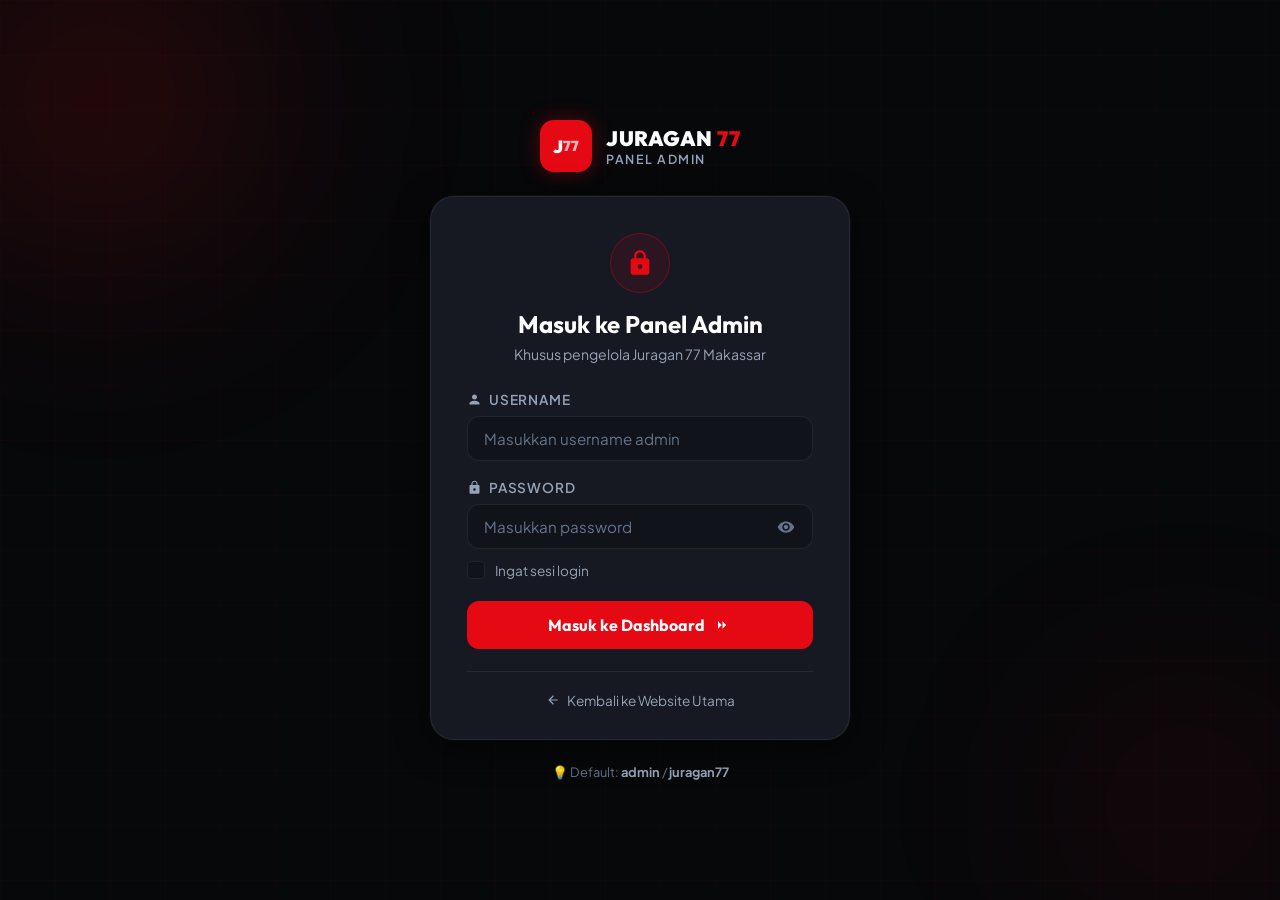
==== admin/index.html @ 9f9f911d "Add files via upload" ====
<!DOCTYPE html>
<html lang="id">
<head>
  <meta charset="UTF-8">
  <meta name="viewport" content="width=device-width, initial-scale=1.0">
  <title>Admin Login — Juragan 77 Makassar</title>
  <meta name="robots" content="noindex, nofollow">
  <link rel="stylesheet" href="css/admin.css">
  <link rel="icon" type="image/svg+xml" href="data:image/svg+xml,<svg xmlns='http://www.w3.org/2000/svg' viewBox='0 0 100 100'><rect width='100' height='100' rx='20' fill='%230b0c10'/><path d='M20 75 L45 25 L80 25 L55 75 Z' fill='%23e50914'/><text x='50' y='68' font-family='sans-serif' font-weight='900' font-size='38' fill='%23ffffff' text-anchor='middle'>77</text></svg>">
</head>
<body class="login-body">

  <!-- Background orbs -->
  <div class="orb orb-1"></div>
  <div class="orb orb-2"></div>
  <div class="grid-bg"></div>

  <div class="login-wrapper">
    <!-- Logo -->
    <div class="login-logo">
      <div class="logo-emblem">J<span>77</span></div>
      <div class="logo-text">
        <div class="logo-title">JURAGAN <span>77</span></div>
        <div class="logo-sub">Panel Admin</div>
      </div>
    </div>

    <!-- Login Card -->
    <div class="login-card">
      <div class="login-card-header">
        <div class="lock-icon">
          <svg width="28" height="28" viewBox="0 0 24 24" fill="currentColor">
            <path d="M18 8h-1V6c0-2.76-2.24-5-5-5S7 3.24 7 6v2H6c-1.1 0-2 .9-2 2v10c0 1.1.9 2 2 2h12c1.1 0 2-.9 2-2V10c0-1.1-.9-2-2-2zm-6 9c-1.1 0-2-.9-2-2s.9-2 2-2 2 .9 2 2-.9 2-2 2zm3.1-9H8.9V6c0-1.71 1.39-3.1 3.1-3.1 1.71 0 3.1 1.39 3.1 3.1v2z"/>
          </svg>
        </div>
        <h1 class="login-title">Masuk ke Panel Admin</h1>
        <p class="login-subtitle">Khusus pengelola Juragan 77 Makassar</p>
      </div>

      <!-- Error Message -->
      <div class="alert-error" id="login-error" style="display:none;">
        <svg width="16" height="16" viewBox="0 0 24 24" fill="currentColor"><path d="M12 2C6.48 2 2 6.48 2 12s4.48 10 10 10 10-4.48 10-10S17.52 2 12 2zm1 15h-2v-2h2v2zm0-4h-2V7h2v6z"/></svg>
        <span id="error-text">Username atau password salah.</span>
      </div>

      <form class="login-form" id="login-form" autocomplete="off">
        <div class="form-group">
          <label class="form-label" for="admin-user">
            <svg width="15" height="15" viewBox="0 0 24 24" fill="currentColor"><path d="M12 12c2.21 0 4-1.79 4-4s-1.79-4-4-4-4 1.79-4 4 1.79 4 4 4zm0 2c-2.67 0-8 1.34-8 4v2h16v-2c0-2.66-5.33-4-8-4z"/></svg>
            Username
          </label>
          <input type="text" id="admin-user" class="form-input" placeholder="Masukkan username admin" required autocomplete="off">
        </div>

        <div class="form-group">
          <label class="form-label" for="admin-pass">
            <svg width="15" height="15" viewBox="0 0 24 24" fill="currentColor"><path d="M18 8h-1V6c0-2.76-2.24-5-5-5S7 3.24 7 6v2H6c-1.1 0-2 .9-2 2v10c0 1.1.9 2 2 2h12c1.1 0 2-.9 2-2V10c0-1.1-.9-2-2-2zm-6 9c-1.1 0-2-.9-2-2s.9-2 2-2 2 .9 2 2-.9 2-2 2zm3.1-9H8.9V6c0-1.71 1.39-3.1 3.1-3.1 1.71 0 3.1 1.39 3.1 3.1v2z"/></svg>
            Password
          </label>
          <div class="input-wrap">
            <input type="password" id="admin-pass" class="form-input" placeholder="Masukkan password" required>
            <button type="button" class="toggle-pass" id="toggle-pass" aria-label="Tampilkan password">
              <svg width="18" height="18" viewBox="0 0 24 24" fill="currentColor" id="eye-icon"><path d="M12 4.5C7 4.5 2.73 7.61 1 12c1.73 4.39 6 7.5 11 7.5s9.27-3.11 11-7.5c-1.73-4.39-6-7.5-11-7.5zM12 17c-2.76 0-5-2.24-5-5s2.24-5 5-5 5 2.24 5 5-2.24 5-5 5zm0-8c-1.66 0-3 1.34-3 3s1.34 3 3 3 3-1.34 3-3-1.34-3-3-3z"/></svg>
            </button>
          </div>
        </div>

        <div class="form-remember">
          <label class="checkbox-label">
            <input type="checkbox" id="remember-me">
            <span class="checkmark"></span>
            Ingat sesi login
          </label>
        </div>

        <button type="submit" class="btn-login" id="btn-login">
          <span class="btn-text">Masuk ke Dashboard</span>
          <svg width="18" height="18" viewBox="0 0 24 24" fill="currentColor"><path d="M10 17l5-5-5-5v10zm-6 0l5-5-5-5v10z"/></svg>
          <div class="btn-loader" id="btn-loader" style="display:none;"></div>
        </button>
      </form>

      <div class="login-footer">
        <a href="../index.html" class="back-to-site">
          <svg width="14" height="14" viewBox="0 0 24 24" fill="currentColor"><path d="M20 11H7.83l5.59-5.59L12 4l-8 8 8 8 1.41-1.41L7.83 13H20v-2z"/></svg>
          Kembali ke Website Utama
        </a>
      </div>
    </div>

    <p class="login-hint">💡 Default: <strong>admin</strong> / <strong>juragan77</strong></p>
  </div>

  <script src="js/auth.js"></script>
</body>
</html>
---- admin/css/admin.css ----
/* ==========================================================================
   JURAGAN 77 — ADMIN PANEL STYLESHEET
   Premium Dark Red Theme
   ========================================================================== */

@import url('https://fonts.googleapis.com/css2?family=Outfit:wght@300;400;500;600;700;800;900&family=Plus+Jakarta+Sans:wght@400;500;600;700&display=swap');

:root {
  --bg-darkest: #07080a;
  --bg-main: #0b0c10;
  --bg-surface: #11131a;
  --bg-card: #161822;
  --bg-card-hover: #1e202d;
  --bg-sidebar: #0e0f15;
  --bg-glass: rgba(18, 20, 29, 0.92);

  --red: #e50914;
  --red-hover: #ff2a3b;
  --red-dark: #b8050e;
  --red-glow: rgba(229, 9, 20, 0.35);
  --red-subtle: rgba(229, 9, 20, 0.1);

  --gold: #fbbf24;
  --green: #10b981;
  --green-subtle: rgba(16, 185, 129, 0.12);
  --blue: #3b82f6;
  --blue-subtle: rgba(59, 130, 246, 0.12);

  --text-white: #ffffff;
  --text-main: #f1f5f9;
  --text-muted: #94a3b8;
  --text-dim: #64748b;

  --border: rgba(255, 255, 255, 0.07);
  --border-red: rgba(229, 9, 20, 0.3);
  --shadow-card: 0 8px 32px rgba(0, 0, 0, 0.6);

  --radius-sm: 8px;
  --radius-md: 12px;
  --radius-lg: 18px;
  --radius-xl: 24px;
  --radius-full: 9999px;
  --transition: all 0.3s cubic-bezier(0.16, 1, 0.3, 1);

  --sidebar-w: 260px;
  --topbar-h: 64px;
}

*, *::before, *::after { margin: 0; padding: 0; box-sizing: border-box; }

html { font-size: 16px; color-scheme: dark; scroll-behavior: smooth; }

body {
  font-family: 'Plus Jakarta Sans', sans-serif;
  background: var(--bg-main);
  color: var(--text-main);
  min-height: 100vh;
  overflow-x: hidden;
}

h1,h2,h3,h4,h5,h6 { font-family: 'Outfit', sans-serif; color: var(--text-white); font-weight: 700; line-height: 1.25; }
a { text-decoration: none; color: inherit; transition: var(--transition); }
ul { list-style: none; }
img { max-width: 100%; height: auto; display: block; }
button, input, select, textarea { font-family: inherit; border: none; outline: none; }

/* ====== ANIMATED BACKGROUND ====== */
.login-body {
  display: flex;
  align-items: center;
  justify-content: center;
  min-height: 100vh;
  position: relative;
  overflow: hidden;
  background: #07080a;
}

.orb {
  position: fixed;
  border-radius: 50%;
  filter: blur(90px);
  pointer-events: none;
  z-index: 0;
  animation: orb-float 16s ease-in-out infinite;
}

.orb-1 {
  width: 500px; height: 500px;
  background: radial-gradient(circle, rgba(229,9,20,0.2) 0%, transparent 70%);
  top: -150px; left: -150px;
  animation-duration: 14s;
}

.orb-2 {
  width: 350px; height: 350px;
  background: radial-gradient(circle, rgba(180,5,14,0.15) 0%, transparent 70%);
  bottom: -80px; right: -80px;
  animation-delay: -7s; animation-duration: 18s;
}

@keyframes orb-float {
  0%   { transform: translate(0,0) scale(1); }
  33%  { transform: translate(25px,-35px) scale(1.08); }
  66%  { transform: translate(-20px,20px) scale(0.92); }
  100% { transform: translate(0,0) scale(1); }
}

.grid-bg {
  position: fixed;
  inset: 0;
  z-index: 0;
  background-image:
    linear-gradient(rgba(229,9,20,0.04) 1px, transparent 1px),
    linear-gradient(90deg, rgba(229,9,20,0.04) 1px, transparent 1px);
  background-size: 55px 55px;
  animation: grid-drift 22s linear infinite;
}

@keyframes grid-drift {
  0%   { background-position: 0px 0px, 0px 0px; }
  100% { background-position: 55px 55px, 55px 55px; }
}

/* ====== LOGIN PAGE ====== */
.login-wrapper {
  position: relative;
  z-index: 10;
  width: 100%;
  max-width: 460px;
  padding: 24px 20px;
  display: flex;
  flex-direction: column;
  align-items: center;
  gap: 24px;
}

.login-logo {
  display: flex;
  align-items: center;
  gap: 14px;
}

.logo-emblem {
  width: 52px; height: 52px;
  background: var(--red);
  border-radius: 14px;
  display: flex;
  align-items: center;
  justify-content: center;
  font-family: 'Outfit', sans-serif;
  font-weight: 900;
  font-size: 1.1rem;
  color: white;
  box-shadow: 0 0 20px var(--red-glow);
  flex-shrink: 0;
}

.logo-emblem span { color: rgba(255,255,255,0.7); font-size: 0.9rem; }

.logo-title {
  font-family: 'Outfit', sans-serif;
  font-weight: 900;
  font-size: 1.3rem;
  letter-spacing: 0.5px;
  color: white;
}

.logo-title span { color: var(--red); }
.logo-sub { font-size: 0.78rem; color: var(--text-muted); font-weight: 600; letter-spacing: 1.5px; text-transform: uppercase; }

.login-card {
  width: 100%;
  background: var(--bg-card);
  border: 1px solid var(--border);
  border-radius: var(--radius-xl);
  padding: 36px 36px 28px;
  box-shadow: var(--shadow-card), 0 0 0 1px rgba(255,255,255,0.03);
  backdrop-filter: blur(12px);
}

.login-card-header {
  text-align: center;
  margin-bottom: 28px;
}

.lock-icon {
  width: 60px; height: 60px;
  background: var(--red-subtle);
  border: 1px solid var(--border-red);
  border-radius: 50%;
  display: flex;
  align-items: center;
  justify-content: center;
  color: var(--red);
  margin: 0 auto 16px;
}

.login-title { font-size: 1.5rem; margin-bottom: 6px; }
.login-subtitle { color: var(--text-muted); font-size: 0.88rem; }

.alert-error {
  display: flex;
  align-items: center;
  gap: 10px;
  background: rgba(229, 9, 20, 0.12);
  border: 1px solid rgba(229, 9, 20, 0.35);
  color: #fca5a5;
  padding: 12px 16px;
  border-radius: var(--radius-md);
  font-size: 0.88rem;
  margin-bottom: 20px;
}

.login-form { display: flex; flex-direction: column; gap: 18px; }

.form-group { display: flex; flex-direction: column; gap: 8px; }

.form-label {
  display: flex;
  align-items: center;
  gap: 7px;
  font-size: 0.85rem;
  font-weight: 600;
  color: var(--text-muted);
  text-transform: uppercase;
  letter-spacing: 0.8px;
}

.form-input {
  width: 100%;
  background: var(--bg-surface);
  border: 1px solid var(--border);
  border-radius: var(--radius-md);
  padding: 12px 16px;
  color: var(--text-white);
  font-size: 0.95rem;
  transition: var(--transition);
}

.form-input:focus {
  border-color: var(--red);
  box-shadow: 0 0 0 3px rgba(229, 9, 20, 0.15);
}

.form-input::placeholder { color: var(--text-dim); }

.input-wrap { position: relative; }

.toggle-pass {
  position: absolute;
  right: 14px;
  top: 50%;
  transform: translateY(-50%);
  background: none;
  color: var(--text-dim);
  cursor: pointer;
  padding: 4px;
  transition: var(--transition);
  display: flex;
  align-items: center;
}

.toggle-pass:hover { color: var(--red); }

.input-wrap .form-input { padding-right: 46px; }

.form-remember { margin-top: -6px; }

.checkbox-label {
  display: flex;
  align-items: center;
  gap: 10px;
  cursor: pointer;
  font-size: 0.85rem;
  color: var(--text-muted);
}

.checkbox-label input { display: none; }

.checkmark {
  width: 18px; height: 18px;
  border: 1.5px solid var(--border);
  border-radius: 5px;
  flex-shrink: 0;
  display: flex;
  align-items: center;
  justify-content: center;
  transition: var(--transition);
  background: var(--bg-surface);
}

.checkbox-label input:checked ~ .checkmark {
  background: var(--red);
  border-color: var(--red);
}

.checkbox-label input:checked ~ .checkmark::after {
  content: '';
  width: 5px; height: 9px;
  border: 2px solid white;
  border-top: none;
  border-left: none;
  transform: rotate(45deg) translateY(-1px);
  display: block;
}

.btn-login {
  width: 100%;
  background: var(--red);
  color: white;
  font-family: 'Outfit', sans-serif;
  font-weight: 700;
  font-size: 1rem;
  padding: 14px 24px;
  border-radius: var(--radius-md);
  cursor: pointer;
  display: flex;
  align-items: center;
  justify-content: center;
  gap: 10px;
  transition: var(--transition);
  position: relative;
  overflow: hidden;
  margin-top: 4px;
}

.btn-login:hover { background: var(--red-hover); transform: translateY(-2px); box-shadow: 0 8px 24px rgba(229,9,20,0.45); }
.btn-login:active { transform: translateY(0); }

.btn-loader {
  width: 20px; height: 20px;
  border: 2px solid rgba(255,255,255,0.3);
  border-top-color: white;
  border-radius: 50%;
  animation: spin 0.8s linear infinite;
}

@keyframes spin { to { transform: rotate(360deg); } }

.login-footer {
  text-align: center;
  margin-top: 22px;
  padding-top: 18px;
  border-top: 1px solid var(--border);
}

.back-to-site {
  display: inline-flex;
  align-items: center;
  gap: 7px;
  color: var(--text-muted);
  font-size: 0.85rem;
  transition: var(--transition);
}

.back-to-site:hover { color: var(--red); }

.login-hint {
  font-size: 0.8rem;
  color: var(--text-dim);
  text-align: center;
}

.login-hint strong { color: var(--text-muted); }

/* ============================================================
   DASHBOARD LAYOUT
   ============================================================ */

.admin-layout {
  display: flex;
  min-height: 100vh;
}

/* ----- SIDEBAR ----- */
.sidebar {
  width: var(--sidebar-w);
  background: var(--bg-sidebar);
  border-right: 1px solid var(--border);
  display: flex;
  flex-direction: column;
  position: fixed;
  top: 0; left: 0; bottom: 0;
  z-index: 100;
  transition: transform 0.3s ease;
  overflow-y: auto;
}

.sidebar-logo {
  display: flex;
  align-items: center;
  gap: 12px;
  padding: 20px 20px 16px;
  border-bottom: 1px solid var(--border);
}

.sidebar-logo .logo-emblem {
  width: 40px; height: 40px;
  font-size: 0.9rem;
  border-radius: 10px;
}

.sidebar-logo .logo-title { font-size: 1rem; }
.sidebar-logo .logo-sub { font-size: 0.7rem; }

.sidebar-nav {
  padding: 16px 12px;
  flex: 1;
  display: flex;
  flex-direction: column;
  gap: 4px;
}

.nav-section-label {
  font-size: 0.68rem;
  font-weight: 700;
  letter-spacing: 1.5px;
  text-transform: uppercase;
  color: var(--text-dim);
  padding: 12px 10px 6px;
}

.sidebar-link {
  display: flex;
  align-items: center;
  gap: 11px;
  padding: 10px 12px;
  border-radius: var(--radius-md);
  color: var(--text-muted);
  font-size: 0.88rem;
  font-weight: 500;
  transition: var(--transition);
  cursor: pointer;
  position: relative;
}

.sidebar-link:hover {
  background: rgba(255,255,255,0.05);
  color: var(--text-main);
}

.sidebar-link.active {
  background: var(--red-subtle);
  color: var(--red-hover);
  border: 1px solid var(--border-red);
}

.sidebar-link.active::before {
  content: '';
  position: absolute;
  left: 0; top: 25%; bottom: 25%;
  width: 3px;
  background: var(--red);
  border-radius: 0 3px 3px 0;
}

.sidebar-link svg { flex-shrink: 0; opacity: 0.8; }
.sidebar-link.active svg { opacity: 1; color: var(--red); }

.sidebar-badge {
  margin-left: auto;
  background: var(--red);
  color: white;
  font-size: 0.68rem;
  font-weight: 800;
  padding: 2px 7px;
  border-radius: var(--radius-full);
  min-width: 20px;
  text-align: center;
}

.sidebar-footer {
  padding: 14px 12px;
  border-top: 1px solid var(--border);
}

.sidebar-user {
  display: flex;
  align-items: center;
  gap: 10px;
  padding: 10px;
  border-radius: var(--radius-md);
  background: rgba(255,255,255,0.04);
}

.user-avatar {
  width: 36px; height: 36px;
  background: var(--red);
  border-radius: 50%;
  display: flex;
  align-items: center;
  justify-content: center;
  font-weight: 800;
  font-size: 0.9rem;
  color: white;
  flex-shrink: 0;
}

.user-name { font-size: 0.85rem; font-weight: 600; }
.user-role { font-size: 0.72rem; color: var(--text-dim); }

/* ----- MAIN CONTENT ----- */
.admin-main {
  margin-left: var(--sidebar-w);
  flex: 1;
  display: flex;
  flex-direction: column;
  min-height: 100vh;
}

/* Top Bar */
.admin-topbar {
  height: var(--topbar-h);
  background: var(--bg-card);
  border-bottom: 1px solid var(--border);
  display: flex;
  align-items: center;
  justify-content: space-between;
  padding: 0 28px;
  position: sticky;
  top: 0;
  z-index: 50;
}

.topbar-left { display: flex; align-items: center; gap: 12px; }

.menu-toggle {
  display: none;
  background: none;
  color: var(--text-muted);
  cursor: pointer;
  padding: 6px;
  border-radius: var(--radius-sm);
  transition: var(--transition);
}

.menu-toggle:hover { color: var(--text-white); background: rgba(255,255,255,0.07); }

.page-title-bar { font-size: 1rem; font-weight: 700; color: var(--text-white); }

.topbar-right { display: flex; align-items: center; gap: 14px; }

.topbar-btn {
  display: flex;
  align-items: center;
  gap: 8px;
  padding: 8px 14px;
  border-radius: var(--radius-md);
  font-size: 0.82rem;
  font-weight: 600;
  cursor: pointer;
  transition: var(--transition);
}

.topbar-btn-preview {
  background: rgba(255,255,255,0.06);
  border: 1px solid var(--border);
  color: var(--text-muted);
}

.topbar-btn-preview:hover { color: var(--text-white); border-color: rgba(255,255,255,0.15); }

.topbar-btn-logout {
  background: var(--red-subtle);
  border: 1px solid var(--border-red);
  color: var(--red-hover);
}

.topbar-btn-logout:hover { background: var(--red); color: white; }

/* Content Panels */
.admin-content {
  padding: 28px;
  flex: 1;
}

.panel {
  display: none;
}

.panel.active {
  display: block;
}

/* ----- STATS GRID (Dashboard) ----- */
.stats-grid {
  display: grid;
  grid-template-columns: repeat(auto-fit, minmax(200px, 1fr));
  gap: 18px;
  margin-bottom: 28px;
}

.stat-card {
  background: var(--bg-card);
  border: 1px solid var(--border);
  border-radius: var(--radius-lg);
  padding: 22px 24px;
  display: flex;
  align-items: center;
  gap: 18px;
  transition: var(--transition);
}

.stat-card:hover { border-color: var(--border-red); transform: translateY(-3px); }

.stat-icon {
  width: 52px; height: 52px;
  border-radius: var(--radius-md);
  display: flex;
  align-items: center;
  justify-content: center;
  flex-shrink: 0;
}

.stat-icon-red { background: var(--red-subtle); color: var(--red); }
.stat-icon-gold { background: rgba(251,191,36,0.12); color: var(--gold); }
.stat-icon-green { background: var(--green-subtle); color: var(--green); }
.stat-icon-blue { background: var(--blue-subtle); color: var(--blue); }

.stat-label { font-size: 0.8rem; color: var(--text-muted); font-weight: 600; margin-bottom: 4px; text-transform: uppercase; letter-spacing: 0.5px; }
.stat-value { font-family: 'Outfit', sans-serif; font-size: 2rem; font-weight: 800; color: var(--text-white); line-height: 1; }

/* ----- CARD COMPONENT ----- */
.admin-card {
  background: var(--bg-card);
  border: 1px solid var(--border);
  border-radius: var(--radius-lg);
  padding: 24px;
  margin-bottom: 24px;
}

.admin-card-header {
  display: flex;
  align-items: center;
  justify-content: space-between;
  margin-bottom: 20px;
  flex-wrap: wrap;
  gap: 12px;
}

.admin-card-title {
  font-size: 1rem;
  font-weight: 700;
  display: flex;
  align-items: center;
  gap: 10px;
}

.admin-card-title svg { color: var(--red); }

/* ----- BUTTONS ----- */
.btn {
  display: inline-flex;
  align-items: center;
  gap: 8px;
  padding: 9px 18px;
  border-radius: var(--radius-md);
  font-size: 0.85rem;
  font-weight: 700;
  cursor: pointer;
  transition: var(--transition);
  border: none;
}

.btn-primary {
  background: var(--red);
  color: white;
}

.btn-primary:hover { background: var(--red-hover); box-shadow: 0 4px 14px rgba(229,9,20,0.4); transform: translateY(-1px); }

.btn-secondary {
  background: rgba(255,255,255,0.07);
  border: 1px solid var(--border);
  color: var(--text-muted);
}

.btn-secondary:hover { color: var(--text-white); border-color: rgba(255,255,255,0.2); }

.btn-danger {
  background: rgba(229,9,20,0.12);
  border: 1px solid var(--border-red);
  color: var(--red-hover);
}

.btn-danger:hover { background: var(--red); color: white; }

.btn-success {
  background: rgba(16,185,129,0.12);
  border: 1px solid rgba(16,185,129,0.3);
  color: var(--green);
}

.btn-success:hover { background: var(--green); color: white; }

.btn-sm { padding: 6px 12px; font-size: 0.78rem; }
.btn-icon { padding: 8px; width: 34px; height: 34px; justify-content: center; }

/* ----- FORM ELEMENTS ----- */
.form-row {
  display: grid;
  grid-template-columns: 1fr 1fr;
  gap: 16px;
  margin-bottom: 16px;
}

.form-row.full { grid-template-columns: 1fr; }

.field-group {
  display: flex;
  flex-direction: column;
  gap: 7px;
}

.field-label {
  font-size: 0.8rem;
  font-weight: 700;
  color: var(--text-muted);
  text-transform: uppercase;
  letter-spacing: 0.6px;
}

.field-input, .field-select, .field-textarea {
  background: var(--bg-surface);
  border: 1px solid var(--border);
  border-radius: var(--radius-md);
  padding: 10px 14px;
  color: var(--text-white);
  font-size: 0.9rem;
  width: 100%;
  transition: var(--transition);
}

.field-input:focus, .field-select:focus, .field-textarea:focus {
  border-color: var(--red);
  box-shadow: 0 0 0 3px rgba(229,9,20,0.12);
}

.field-input::placeholder, .field-textarea::placeholder { color: var(--text-dim); }

.field-select option { background: var(--bg-card); }

.field-textarea { resize: vertical; min-height: 90px; }

/* ----- IMAGE UPLOAD ----- */
.upload-zone {
  border: 2px dashed var(--border);
  border-radius: var(--radius-lg);
  padding: 36px 24px;
  text-align: center;
  cursor: pointer;
  transition: var(--transition);
  background: var(--bg-surface);
  position: relative;
}

.upload-zone:hover, .upload-zone.drag-over {
  border-color: var(--red);
  background: var(--red-subtle);
}

.upload-zone input[type="file"] {
  position: absolute;
  inset: 0;
  opacity: 0;
  cursor: pointer;
  width: 100%;
  height: 100%;
}

.upload-icon {
  width: 56px; height: 56px;
  background: var(--red-subtle);
  border-radius: 50%;
  display: flex;
  align-items: center;
  justify-content: center;
  color: var(--red);
  margin: 0 auto 14px;
}

.upload-title { font-weight: 700; margin-bottom: 6px; }
.upload-sub { font-size: 0.82rem; color: var(--text-muted); }
.upload-formats { font-size: 0.75rem; color: var(--text-dim); margin-top: 8px; }

/* ----- GALLERY GRID ----- */
.gallery-grid {
  display: grid;
  grid-template-columns: repeat(auto-fill, minmax(200px, 1fr));
  gap: 16px;
}

.gallery-item {
  position: relative;
  border-radius: var(--radius-md);
  overflow: hidden;
  border: 1px solid var(--border);
  background: var(--bg-surface);
  transition: var(--transition);
  aspect-ratio: 4/3;
}

.gallery-item:hover { border-color: var(--border-red); transform: scale(1.02); }
.gallery-item:hover .gallery-item-overlay { opacity: 1; }

.gallery-item img {
  width: 100%; height: 100%;
  object-fit: cover;
}

.gallery-item-overlay {
  position: absolute;
  inset: 0;
  background: rgba(0,0,0,0.7);
  display: flex;
  align-items: center;
  justify-content: center;
  gap: 10px;
  opacity: 0;
  transition: var(--transition);
}

.gallery-item-badge {
  position: absolute;
  top: 8px; left: 8px;
  background: var(--red);
  color: white;
  font-size: 0.68rem;
  font-weight: 800;
  padding: 3px 8px;
  border-radius: var(--radius-full);
  text-transform: uppercase;
}

/* ----- TABLE ----- */
.data-table {
  width: 100%;
  border-collapse: collapse;
}

.data-table th {
  background: var(--bg-surface);
  color: var(--text-muted);
  font-size: 0.75rem;
  font-weight: 700;
  text-transform: uppercase;
  letter-spacing: 0.8px;
  padding: 12px 16px;
  text-align: left;
  border-bottom: 1px solid var(--border);
}

.data-table td {
  padding: 14px 16px;
  border-bottom: 1px solid var(--border);
  font-size: 0.88rem;
  color: var(--text-main);
  vertical-align: middle;
}

.data-table tr:last-child td { border-bottom: none; }
.data-table tr:hover td { background: rgba(255,255,255,0.02); }

.table-thumb {
  width: 60px; height: 40px;
  border-radius: 6px;
  object-fit: cover;
}

.status-badge {
  display: inline-flex;
  align-items: center;
  gap: 5px;
  padding: 4px 10px;
  border-radius: var(--radius-full);
  font-size: 0.75rem;
  font-weight: 700;
}

.status-active { background: var(--green-subtle); color: var(--green); }
.status-inactive { background: rgba(255,255,255,0.06); color: var(--text-dim); }

.status-dot { width: 7px; height: 7px; border-radius: 50%; background: currentColor; }

/* ----- TOAST NOTIFICATION ----- */
#toast-container {
  position: fixed;
  bottom: 24px;
  right: 24px;
  z-index: 9999;
  display: flex;
  flex-direction: column;
  gap: 10px;
  pointer-events: none;
}

.toast {
  display: flex;
  align-items: center;
  gap: 12px;
  background: var(--bg-card);
  border: 1px solid var(--border);
  border-radius: var(--radius-lg);
  padding: 14px 20px;
  box-shadow: 0 8px 30px rgba(0,0,0,0.7);
  min-width: 280px;
  animation: toast-in 0.4s cubic-bezier(0.16,1,0.3,1) forwards;
  pointer-events: all;
}

.toast-success { border-color: rgba(16,185,129,0.3); }
.toast-success .toast-icon { color: var(--green); }
.toast-error { border-color: var(--border-red); }
.toast-error .toast-icon { color: var(--red); }
.toast-info { border-color: rgba(59,130,246,0.3); }
.toast-info .toast-icon { color: var(--blue); }

.toast-text { font-size: 0.88rem; font-weight: 600; flex: 1; }

@keyframes toast-in {
  from { opacity: 0; transform: translateX(30px); }
  to   { opacity: 1; transform: translateX(0); }
}

/* ----- MODAL ----- */
.modal-backdrop {
  position: fixed;
  inset: 0;
  background: rgba(0,0,0,0.85);
  z-index: 500;
  display: flex;
  align-items: center;
  justify-content: center;
  padding: 20px;
  opacity: 0;
  pointer-events: none;
  transition: opacity 0.3s ease;
  backdrop-filter: blur(6px);
}

.modal-backdrop.open { opacity: 1; pointer-events: all; }

.modal-box {
  background: var(--bg-card);
  border: 1px solid var(--border);
  border-radius: var(--radius-xl);
  width: 100%;
  max-width: 560px;
  max-height: 90vh;
  overflow-y: auto;
  transform: scale(0.95);
  transition: transform 0.3s cubic-bezier(0.16,1,0.3,1);
}

.modal-backdrop.open .modal-box { transform: scale(1); }

.modal-header {
  display: flex;
  align-items: center;
  justify-content: space-between;
  padding: 20px 24px;
  border-bottom: 1px solid var(--border);
}

.modal-title { font-size: 1rem; font-weight: 700; }

.modal-close {
  width: 32px; height: 32px;
  display: flex;
  align-items: center;
  justify-content: center;
  background: rgba(255,255,255,0.06);
  border-radius: var(--radius-sm);
  cursor: pointer;
  color: var(--text-muted);
  transition: var(--transition);
}

.modal-close:hover { background: var(--red-subtle); color: var(--red); }

.modal-body { padding: 24px; }
.modal-footer { padding: 18px 24px; border-top: 1px solid var(--border); display: flex; gap: 12px; justify-content: flex-end; }

/* ----- PREVIEW IMAGE ----- */
.img-preview {
  display: none;
  margin-top: 12px;
  border-radius: var(--radius-md);
  overflow: hidden;
  max-height: 200px;
  border: 1px solid var(--border);
}

.img-preview img { width: 100%; object-fit: cover; max-height: 200px; }

/* ----- QUICK STATS EMPTY STATE ----- */
.empty-state {
  text-align: center;
  padding: 48px 24px;
  color: var(--text-muted);
}

.empty-state svg { color: var(--text-dim); margin-bottom: 14px; }
.empty-state h3 { font-size: 1.1rem; margin-bottom: 8px; }
.empty-state p { font-size: 0.88rem; color: var(--text-dim); }

/* ----- BREADCRUMB / PAGE HEADER ----- */
.panel-header {
  margin-bottom: 24px;
}

.panel-title {
  font-size: 1.4rem;
  font-weight: 800;
  margin-bottom: 4px;
}

.panel-subtitle {
  font-size: 0.88rem;
  color: var(--text-muted);
}

/* ----- MOBILE ----- */
.sidebar-overlay {
  display: none;
  position: fixed;
  inset: 0;
  background: rgba(0,0,0,0.7);
  z-index: 99;
}

@media (max-width: 960px) {
  .sidebar { transform: translateX(-100%); }
  .sidebar.open { transform: translateX(0); }
  .sidebar-overlay.show { display: block; }
  .admin-main { margin-left: 0; }
  .menu-toggle { display: flex; }
  .form-row { grid-template-columns: 1fr; }
  .stats-grid { grid-template-columns: 1fr 1fr; }
  .gallery-grid { grid-template-columns: repeat(auto-fill, minmax(150px, 1fr)); }
  .data-table { font-size: 0.8rem; }
}

@media (max-width: 480px) {
  .stats-grid { grid-template-columns: 1fr; }
  .login-card { padding: 24px 20px; }
  .admin-content { padding: 16px; }
}

/* ========================================================
   DASHBOARD GALLERY & UNIT CARDS (PREMIUM SHOWCASE)
   ======================================================== */
.dash-gallery-card {
  position: relative;
  background: linear-gradient(145deg, #14161f 0%, #0d0e14 100%);
  border: 1px solid rgba(229, 9, 20, 0.22);
  border-radius: var(--radius-lg);
  padding: 24px;
  margin-bottom: 24px;
  box-shadow: 0 10px 30px rgba(0,0,0,0.5), inset 0 1px 0 rgba(255,255,255,0.04);
}

.dash-gallery-card::before {
  content: '';
  position: absolute;
  top: 0; left: 0; right: 0;
  height: 2px;
  background: linear-gradient(90deg, transparent, var(--red), var(--gold), transparent);
  border-radius: var(--radius-lg) var(--radius-lg) 0 0;
}

.badge-count {
  display: inline-flex;
  align-items: center;
  padding: 2px 10px;
  border-radius: var(--radius-full);
  font-size: 0.75rem;
  font-weight: 700;
  background: var(--red-subtle);
  color: var(--red);
  border: 1px solid var(--border-red);
  margin-left: 8px;
}

.dash-galeri-filter {
  display: flex;
  align-items: center;
  gap: 6px;
  background: rgba(255,255,255,0.03);
  padding: 4px;
  border-radius: var(--radius-full);
  border: 1px solid var(--border);
  overflow-x: auto;
}

.filter-chip {
  background: transparent;
  border: none;
  color: var(--text-muted);
  font-size: 0.78rem;
  font-weight: 600;
  padding: 6px 14px;
  border-radius: var(--radius-full);
  cursor: pointer;
  transition: all 0.2s ease;
  white-space: nowrap;
}

.filter-chip:hover {
  color: var(--text-white);
  background: rgba(255,255,255,0.06);
}

.filter-chip.active {
  background: var(--red);
  color: #ffffff;
  box-shadow: 0 2px 10px rgba(229, 9, 20, 0.4);
}

.dash-unit-summary {
  display: flex;
  flex-wrap: wrap;
  gap: 16px;
  margin-bottom: 20px;
  padding: 12px 16px;
  background: rgba(0,0,0,0.35);
  border-radius: var(--radius-md);
  border: 1px solid rgba(255,255,255,0.05);
}

.dash-summary-pill {
  display: flex;
  align-items: center;
  gap: 7px;
  font-size: 0.8rem;
  color: var(--text-muted);
}

.dash-summary-pill strong {
  color: var(--text-white);
  font-weight: 700;
}

.dash-summary-dot {
  width: 8px;
  height: 8px;
  border-radius: 50%;
}

.dash-gallery-grid {
  display: grid;
  grid-template-columns: repeat(auto-fill, minmax(260px, 1fr));
  gap: 18px;
}

.dash-unit-card {
  background: #11131c;
  border: 1px solid rgba(255,255,255,0.07);
  border-radius: var(--radius-md);
  overflow: hidden;
  display: flex;
  flex-direction: column;
  transition: all 0.3s cubic-bezier(0.16, 1, 0.3, 1);
  cursor: pointer;
  position: relative;
}

.dash-unit-card:hover {
  transform: translateY(-4px);
  border-color: rgba(229, 9, 20, 0.5);
  box-shadow: 0 12px 28px rgba(0,0,0,0.6), 0 0 15px rgba(229,9,20,0.15);
}

.dash-unit-media {
  position: relative;
  aspect-ratio: 16/10;
  width: 100%;
  overflow: hidden;
  background: #090a0e;
}

.dash-unit-media img {
  width: 100%;
  height: 100%;
  object-fit: cover;
  transition: transform 0.5s ease;
}

.dash-unit-card:hover .dash-unit-media img {
  transform: scale(1.08);
}

.dash-unit-badges {
  position: absolute;
  top: 10px;
  left: 10px;
  right: 10px;
  display: flex;
  align-items: center;
  justify-content: space-between;
  pointer-events: none;
  z-index: 2;
}

.dash-cat-badge {
  font-size: 0.68rem;
  font-weight: 800;
  letter-spacing: 0.6px;
  text-transform: uppercase;
  padding: 3px 9px;
  border-radius: var(--radius-full);
  display: inline-flex;
  align-items: center;
  gap: 4px;
  box-shadow: 0 2px 8px rgba(0,0,0,0.5);
}

.dash-cat-badge.armada    { background: var(--red); color: white; }
.dash-cat-badge.wisata    { background: #d97706; color: white; }
.dash-cat-badge.pelanggan { background: #059669; color: white; }
.dash-cat-badge.kantor    { background: #2563eb; color: white; }

.dash-unit-tag {
  font-size: 0.65rem;
  font-weight: 700;
  letter-spacing: 0.5px;
  text-transform: uppercase;
  padding: 3px 8px;
  border-radius: var(--radius-full);
  background: rgba(0,0,0,0.7);
  backdrop-filter: blur(6px);
  color: #f1f5f9;
  border: 1px solid rgba(255,255,255,0.15);
}

.dash-unit-hover {
  position: absolute;
  inset: 0;
  background: rgba(0,0,0,0.55);
  backdrop-filter: blur(2px);
  display: flex;
  align-items: center;
  justify-content: center;
  opacity: 0;
  transition: opacity 0.25s ease;
  z-index: 3;
}

.dash-unit-card:hover .dash-unit-hover {
  opacity: 1;
}

.dash-view-btn {
  background: rgba(229, 9, 20, 0.9);
  color: white;
  padding: 8px 16px;
  border-radius: var(--radius-full);
  font-size: 0.8rem;
  font-weight: 700;
  display: flex;
  align-items: center;
  gap: 6px;
  box-shadow: 0 4px 15px rgba(0,0,0,0.4);
  transform: translateY(6px);
  transition: transform 0.25s ease;
}

.dash-unit-card:hover .dash-view-btn {
  transform: translateY(0);
}

.dash-unit-info {
  padding: 14px 16px;
  display: flex;
  flex-direction: column;
  flex: 1;
}

.dash-unit-title {
  font-size: 0.95rem;
  font-weight: 700;
  color: var(--text-white);
  line-height: 1.35;
  white-space: nowrap;
  overflow: hidden;
  text-overflow: ellipsis;
  margin-bottom: 4px;
}

.dash-unit-desc {
  font-size: 0.78rem;
  color: var(--text-muted);
  line-height: 1.4;
  display: -webkit-box;
  -webkit-line-clamp: 2;
  -webkit-box-orient: vertical;
  overflow: hidden;
  margin-bottom: 12px;
}

.dash-unit-meta {
  margin-top: auto;
  padding-top: 10px;
  border-top: 1px solid rgba(255,255,255,0.06);
  display: flex;
  align-items: center;
  justify-content: space-between;
  font-size: 0.74rem;
  color: var(--text-dim);
}

.dash-unit-meta span {
  display: flex;
  align-items: center;
  gap: 4px;
}

.dash-unit-action {
  color: var(--red);
  font-weight: 700;
  cursor: pointer;
  transition: color 0.2s;
}

.dash-unit-action:hover {
  color: var(--red-hover);
  text-decoration: underline;
}

/* Lightbox Modal */
.lightbox-modal {
  position: fixed;
  inset: 0;
  background: rgba(4, 5, 8, 0.92);
  backdrop-filter: blur(12px);
  z-index: 9999;
  display: flex;
  align-items: center;
  justify-content: center;
  padding: 24px;
  opacity: 0;
  pointer-events: none;
  transition: opacity 0.3s ease;
}

.lightbox-modal.open {
  opacity: 1;
  pointer-events: all;
}

.lightbox-content {
  background: #11131c;
  border: 1px solid rgba(229,9,20,0.3);
  border-radius: var(--radius-xl);
  overflow: hidden;
  max-width: 860px;
  width: 100%;
  max-height: 90vh;
  display: flex;
  flex-direction: column;
  box-shadow: 0 25px 60px rgba(0,0,0,0.8), 0 0 30px rgba(229,9,20,0.2);
  animation: lightbox-pop 0.3s cubic-bezier(0.16, 1, 0.3, 1);
}

@keyframes lightbox-pop {
  from { transform: scale(0.92); opacity: 0; }
  to   { transform: scale(1); opacity: 1; }
}

.lightbox-img-wrap {
  position: relative;
  background: #000;
  max-height: 520px;
  display: flex;
  align-items: center;
  justify-content: center;
  overflow: hidden;
}

.lightbox-img-wrap img {
  max-width: 100%;
  max-height: 520px;
  object-fit: contain;
}

.lightbox-close-btn {
  position: absolute;
  top: 14px;
  right: 14px;
  width: 38px;
  height: 38px;
  border-radius: 50%;
  background: rgba(0,0,0,0.65);
  border: 1px solid rgba(255,255,255,0.2);
  color: white;
  display: flex;
  align-items: center;
  justify-content: center;
  cursor: pointer;
  transition: all 0.2s ease;
  z-index: 10;
}

.lightbox-close-btn:hover {
  background: var(--red);
  transform: rotate(90deg);
}

.lightbox-info {
  padding: 20px 24px;
  display: flex;
  align-items: center;
  justify-content: space-between;
  gap: 16px;
  border-top: 1px solid var(--border);
  background: #141622;
  flex-wrap: wrap;
}

.lightbox-details {
  flex: 1;
  min-width: 240px;
}

.lightbox-title {
  font-size: 1.15rem;
  font-weight: 800;
  color: white;
  margin-bottom: 6px;
  display: flex;
  align-items: center;
  gap: 10px;
}

.lightbox-desc {
  font-size: 0.85rem;
  color: var(--text-muted);
  line-height: 1.45;
}

.lightbox-meta {
  font-size: 0.75rem;
  color: var(--text-dim);
  margin-top: 6px;
}
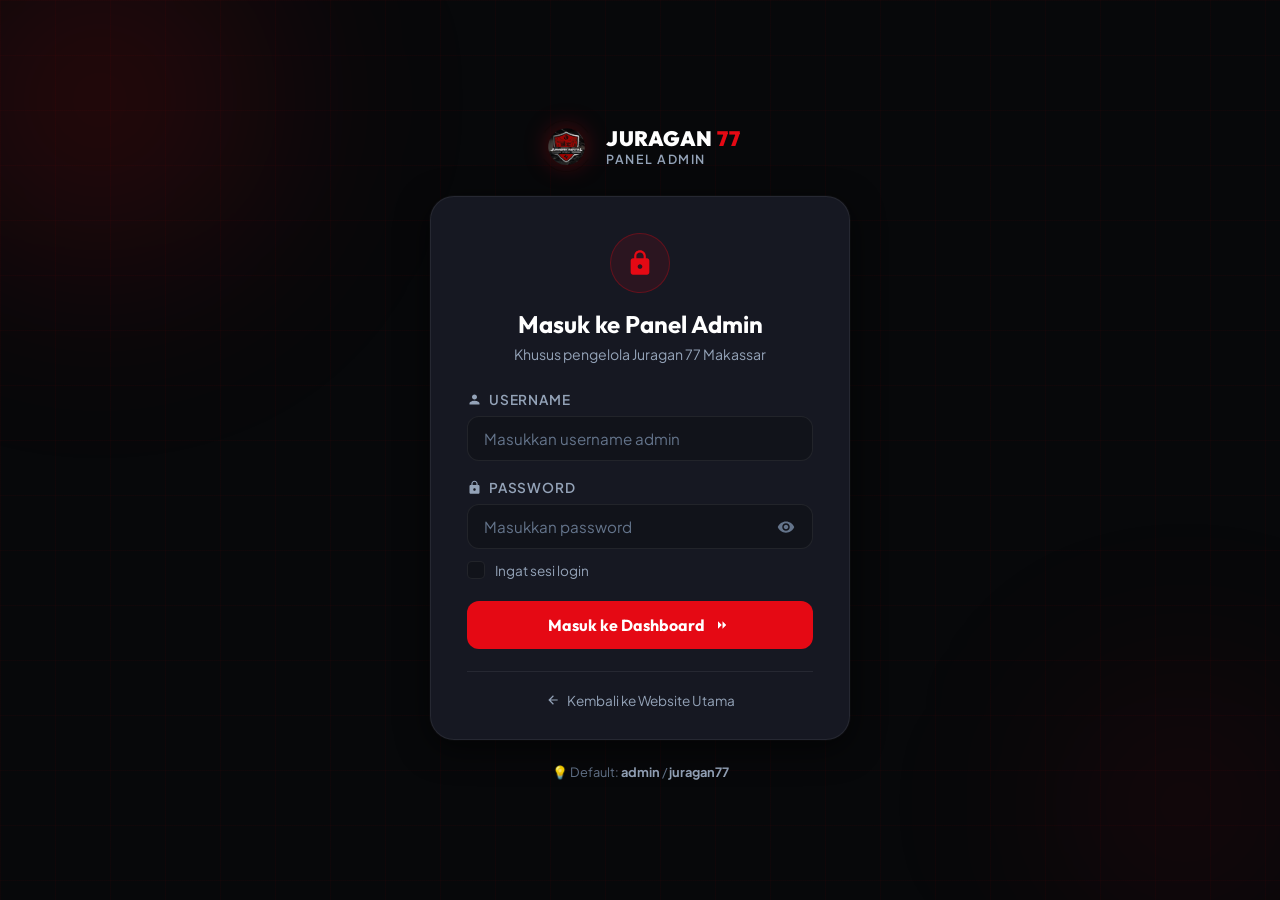
==== commit a424abbb: "Add files via upload" ====
--- a/admin/index.html
+++ b/admin/index.html
@@ -6,7 +6,7 @@
   <title>Admin Login — Juragan 77 Makassar</title>
   <meta name="robots" content="noindex, nofollow">
   <link rel="stylesheet" href="css/admin.css">
-  <link rel="icon" type="image/svg+xml" href="data:image/svg+xml,<svg xmlns='http://www.w3.org/2000/svg' viewBox='0 0 100 100'><rect width='100' height='100' rx='20' fill='%230b0c10'/><path d='M20 75 L45 25 L80 25 L55 75 Z' fill='%23e50914'/><text x='50' y='68' font-family='sans-serif' font-weight='900' font-size='38' fill='%23ffffff' text-anchor='middle'>77</text></svg>">
+  <link rel="icon" type="image/png" href="../images/logo.png">
 </head>
 <body class="login-body">
 
@@ -18,7 +18,7 @@
   <div class="login-wrapper">
     <!-- Logo -->
     <div class="login-logo">
-      <div class="logo-emblem">J<span>77</span></div>
+      <img src="../images/logo.png" alt="Logo Juragan 77" class="admin-logo-img">
       <div class="logo-text">
         <div class="logo-title">JURAGAN <span>77</span></div>
         <div class="logo-sub">Panel Admin</div>
--- a/admin/css/admin.css
+++ b/admin/css/admin.css
@@ -156,6 +156,20 @@
 }
 
 .logo-emblem span { color: rgba(255,255,255,0.7); font-size: 0.9rem; }
+
+.admin-logo-img {
+  width: 52px;
+  height: 52px;
+  object-fit: contain;
+  filter: drop-shadow(0 0 12px var(--red-glow));
+  flex-shrink: 0;
+  transition: transform 0.3s ease;
+}
+
+.sidebar-logo .admin-logo-img {
+  width: 42px;
+  height: 42px;
+}
 
 .logo-title {
   font-family: 'Outfit', sans-serif;
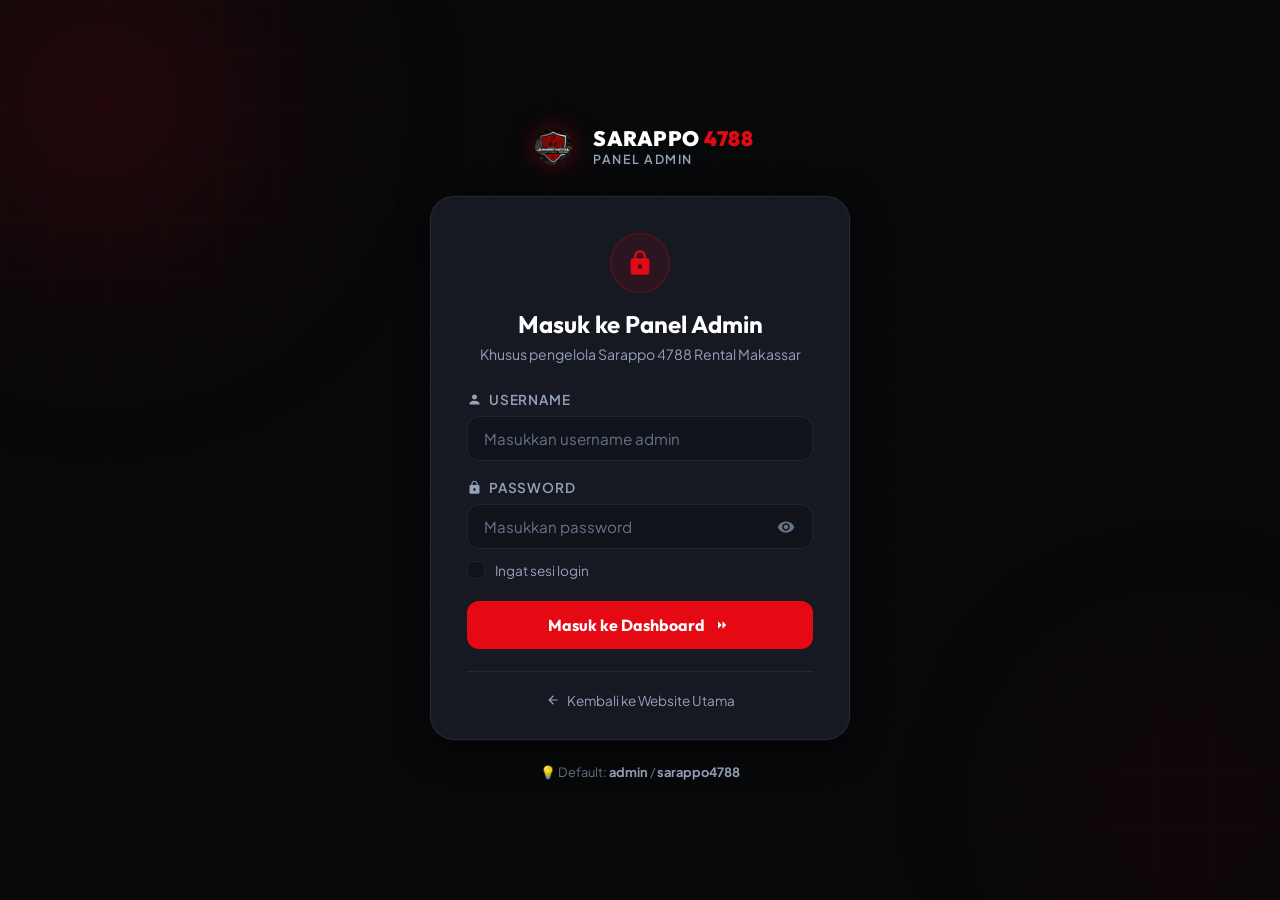
==== commit f4b697f1: "Add files via upload" ====
--- a/admin/index.html
+++ b/admin/index.html
@@ -3,7 +3,7 @@
 <head>
   <meta charset="UTF-8">
   <meta name="viewport" content="width=device-width, initial-scale=1.0">
-  <title>Admin Login — Juragan 77 Makassar</title>
+  <title>Admin Login — Sarappo 4788 Rental Makassar</title>
   <meta name="robots" content="noindex, nofollow">
   <link rel="stylesheet" href="css/admin.css">
   <link rel="icon" type="image/png" href="../images/logo.png">
@@ -18,9 +18,9 @@
   <div class="login-wrapper">
     <!-- Logo -->
     <div class="login-logo">
-      <img src="../images/logo.png" alt="Logo Juragan 77" class="admin-logo-img">
+      <img src="../images/logo.png" alt="Logo Sarappo 4788 Rental" class="admin-logo-img">
       <div class="logo-text">
-        <div class="logo-title">JURAGAN <span>77</span></div>
+        <div class="logo-title">SARAPPO <span>4788</span></div>
         <div class="logo-sub">Panel Admin</div>
       </div>
     </div>
@@ -34,7 +34,7 @@
           </svg>
         </div>
         <h1 class="login-title">Masuk ke Panel Admin</h1>
-        <p class="login-subtitle">Khusus pengelola Juragan 77 Makassar</p>
+        <p class="login-subtitle">Khusus pengelola Sarappo 4788 Rental Makassar</p>
       </div>
 
       <!-- Error Message -->
@@ -88,9 +88,10 @@
       </div>
     </div>
 
-    <p class="login-hint">💡 Default: <strong>admin</strong> / <strong>juragan77</strong></p>
+    <p class="login-hint">💡 Default: <strong>admin</strong> / <strong>sarappo4788</strong></p>
   </div>
 
   <script src="js/auth.js"></script>
 </body>
 </html>
+
--- a/admin/css/admin.css
+++ b/admin/css/admin.css
@@ -1,6 +1,6 @@
 /* ==========================================================================
-   JURAGAN 77 — ADMIN PANEL STYLESHEET
-   Premium Dark Red Theme
+   SARAPPO 4788 RENTAL — ADMIN PANEL STYLESHEET
+   Premium Dark Red & Gold Theme
    ========================================================================== */
 
 @import url('https://fonts.googleapis.com/css2?family=Outfit:wght@300;400;500;600;700;800;900&family=Plus+Jakarta+Sans:wght@400;500;600;700&display=swap');
